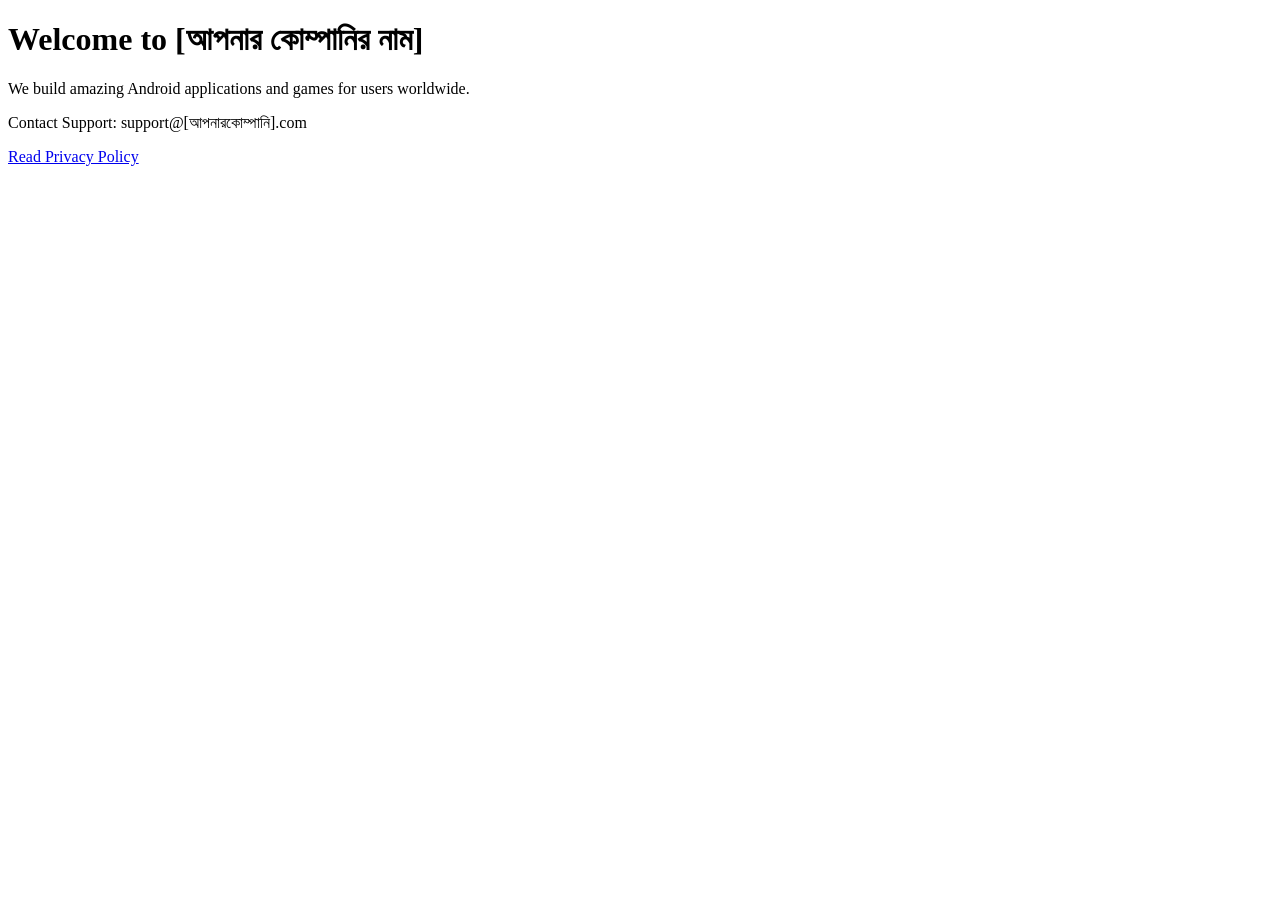
==== index.html @ 7ddfb2c5 "Add initial index.html file with basic structure" ====
<!DOCTYPE html>
<html lang="en">
<head>
    <meta charset="UTF-8">
    <meta name="viewport" content="width=device-width, initial-scale=1.0">
    <title>My App Company</title>
    <link rel="stylesheet" href="style.css">
</head>
<body>
    <div class="container">
        <h1>Welcome to [আপনার কোম্পানির নাম]</h1>
        <p>We build amazing Android applications and games for users worldwide.</p>
        <p>Contact Support: support@[আপনারকোম্পানি].com</p>
        <a href="privacy-policy.html" class="btn">Read Privacy Policy</a>
    </div>
</body>
</html>
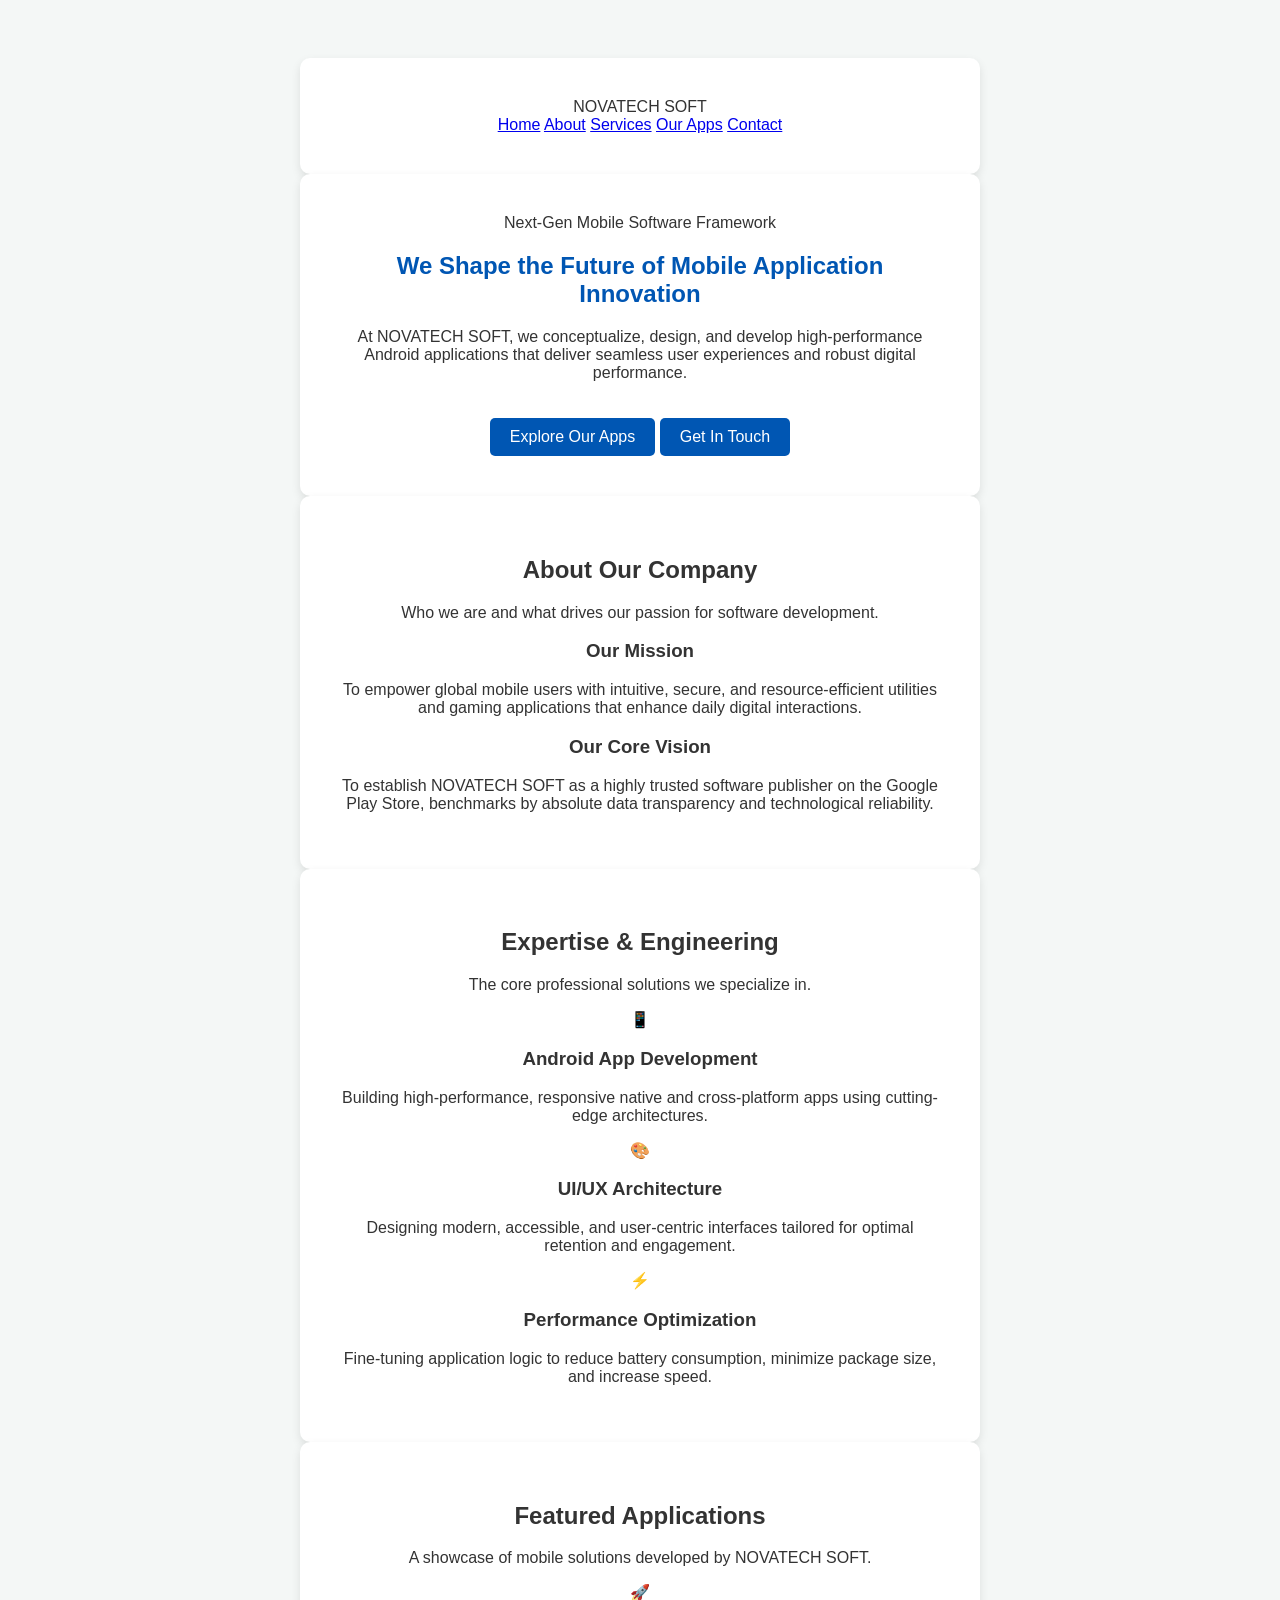
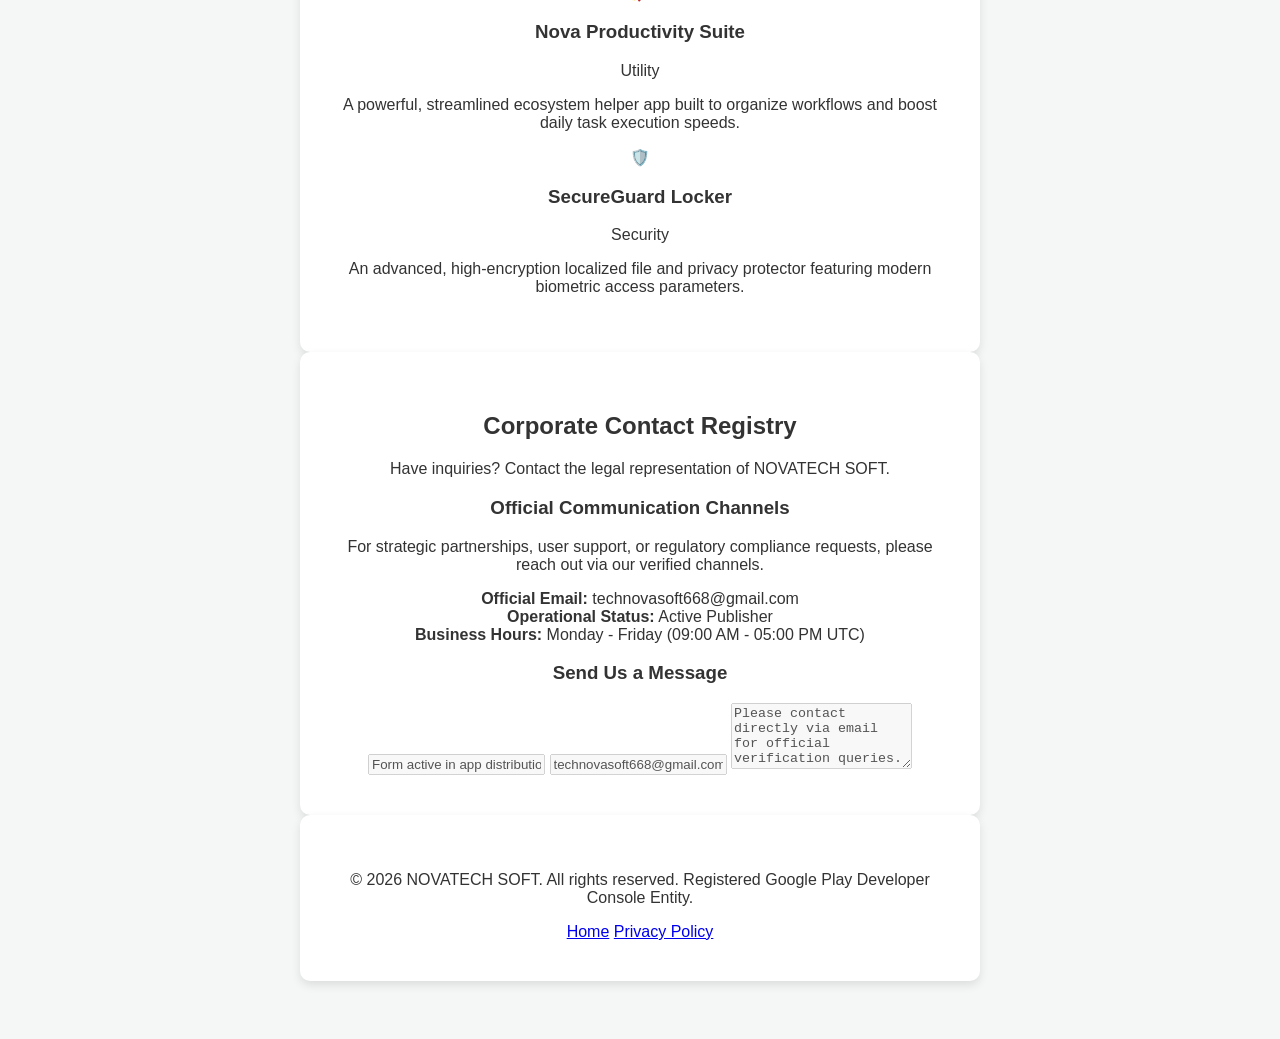
==== commit fc06064f: "Revamp index.html with new layout and content Updated the title and added a navigation header, hero " ====
--- a/index.html
+++ b/index.html
@@ -3,15 +3,148 @@
 <head>
     <meta charset="UTF-8">
     <meta name="viewport" content="width=device-width, initial-scale=1.0">
-    <title>My App Company</title>
+    <title>NOVATECH SOFT | Innovating Digital Solutions</title>
+    <!-- Google Fonts for Premium Typography -->
+    <link rel="preconnect" href="https://fonts.googleapis.com">
+    <link rel="preconnect" href="https://fonts.gstatic.com" crossorigin>
+    <link href="https://fonts.googleapis.com/css2?family=Inter:wght@300;400;500;600;700&display=swap" rel="stylesheet">
     <link rel="stylesheet" href="style.css">
 </head>
 <body>
-    <div class="container">
-        <h1>Welcome to [আপনার কোম্পানির নাম]</h1>
-        <p>We build amazing Android applications and games for users worldwide.</p>
-        <p>Contact Support: support@[আপনারকোম্পানি].com</p>
-        <a href="privacy-policy.html" class="btn">Read Privacy Policy</a>
-    </div>
+
+    <!-- Header & Navigation -->
+    <header>
+        <div class="navbar container">
+            <div class="logo">NOVATECH <span>SOFT</span></div>
+            <nav>
+                <a href="#home">Home</a>
+                <a href="#about">About</a>
+                <a href="#services">Services</a>
+                <a href="#apps">Our Apps</a>
+                <a href="#contact">Contact</a>
+            </nav>
+        </div>
+    </header>
+
+    <!-- Hero Section -->
+    <section id="home" class="hero">
+        <div class="hero-content container">
+            <span class="badge">Next-Gen Mobile Software Framework</span>
+            <h1>We Shape the Future of Mobile Application Innovation</h1>
+            <p>At NOVATECH SOFT, we conceptualize, design, and develop high-performance Android applications that deliver seamless user experiences and robust digital performance.</p>
+            <div class="hero-cta">
+                <a href="#apps" class="btn btn-primary">Explore Our Apps</a>
+                <a href="#contact" class="btn btn-secondary">Get In Touch</a>
+            </div>
+        </div>
+    </section>
+
+    <!-- About Company Section -->
+    <section id="about" class="about-section container">
+        <div class="section-title">
+            <h2>About Our Company</h2>
+            <p>Who we are and what drives our passion for software development.</p>
+        </div>
+        <div class="about-grid">
+            <div class="about-card">
+                <h3>Our Mission</h3>
+                <p>To empower global mobile users with intuitive, secure, and resource-efficient utilities and gaming applications that enhance daily digital interactions.</p>
+            </div>
+            <div class="about-card">
+                <h3>Our Core Vision</h3>
+                <p>To establish NOVATECH SOFT as a highly trusted software publisher on the Google Play Store, benchmarks by absolute data transparency and technological reliability.</p>
+            </div>
+        </div>
+    </section>
+
+    <!-- Services Section -->
+    <section id="services" class="services-section">
+        <div class="container">
+            <div class="section-title">
+                <h2>Expertise & Engineering</h2>
+                <p>The core professional solutions we specialize in.</p>
+            </div>
+            <div class="services-grid">
+                <div class="service-box">
+                    <div class="icon">📱</div>
+                    <h3>Android App Development</h3>
+                    <p>Building high-performance, responsive native and cross-platform apps using cutting-edge architectures.</p>
+                </div>
+                <div class="service-box">
+                    <div class="icon">🎨</div>
+                    <h3>UI/UX Architecture</h3>
+                    <p>Designing modern, accessible, and user-centric interfaces tailored for optimal retention and engagement.</p>
+                </div>
+                <div class="service-box">
+                    <div class="icon">⚡</div>
+                    <h3>Performance Optimization</h3>
+                    <p>Fine-tuning application logic to reduce battery consumption, minimize package size, and increase speed.</p>
+                </div>
+            </div>
+        </div>
+    </section>
+
+    <!-- Portfolio / Featured Apps Section -->
+    <section id="apps" class="apps-section container">
+        <div class="section-title">
+            <h2>Featured Applications</h2>
+            <p>A showcase of mobile solutions developed by NOVATECH SOFT.</p>
+        </div>
+        <div class="apps-grid">
+            <div class="app-card">
+                <div class="app-icon">🚀</div>
+                <h3>Nova Productivity Suite</h3>
+                <span class="app-tag">Utility</span>
+                <p>A powerful, streamlined ecosystem helper app built to organize workflows and boost daily task execution speeds.</p>
+            </div>
+            <div class="app-card">
+                <div class="app-icon">🛡️</div>
+                <h3>SecureGuard Locker</h3>
+                <span class="app-tag">Security</span>
+                <p>An advanced, high-encryption localized file and privacy protector featuring modern biometric access parameters.</p>
+            </div>
+        </div>
+    </section>
+
+    <!-- Contact & Publisher Verification Info -->
+    <section id="contact" class="contact-section container">
+        <div class="section-title">
+            <h2>Corporate Contact Registry</h2>
+            <p>Have inquiries? Contact the legal representation of NOVATECH SOFT.</p>
+        </div>
+        <div class="contact-wrapper">
+            <div class="contact-info">
+                <h3>Official Communication Channels</h3>
+                <p>For strategic partnerships, user support, or regulatory compliance requests, please reach out via our verified channels.</p>
+                <div class="info-item">
+                    <strong>Official Email:</strong> technovasoft668@gmail.com
+                </div>
+                <div class="info-item">
+                    <strong>Operational Status:</strong> Active Publisher
+                </div>
+                <div class="info-item">
+                    <strong>Business Hours:</strong> Monday - Friday (09:00 AM - 05:00 PM UTC)
+                </div>
+            </div>
+            <div class="contact-form-mock">
+                <h3>Send Us a Message</h3>
+                <input type="text" placeholder="Your Name" class="form-input" disabled value="Form active in app distribution">
+                <input type="email" placeholder="Your Email" class="form-input" disabled value="technovasoft668@gmail.com">
+                <textarea class="form-input" rows="4" disabled>Please contact directly via email for official verification queries.</textarea>
+            </div>
+        </div>
+    </section>
+
+    <!-- Footer -->
+    <footer>
+        <div class="footer-content container">
+            <p>&copy; 2026 NOVATECH SOFT. All rights reserved. Registered Google Play Developer Console Entity.</p>
+            <div class="footer-links">
+                <a href="index.html">Home</a>
+                <a href="privacy-policy.html">Privacy Policy</a>
+            </div>
+        </div>
+    </footer>
+
 </body>
 </html>
--- a/style.css
+++ b/style.css
@@ -0,0 +1,26 @@
+body {
+    font-family: Arial, sans-serif;
+    background-color: #f4f7f6;
+    color: #333;
+    text-align: center;
+    padding: 50px;
+}
+.container {
+    background: white;
+    padding: 40px;
+    border-radius: 10px;
+    box-shadow: 0px 4px 10px rgba(0,0,0,0.1);
+    max-width: 600px;
+    margin: auto;
+}
+h1 { color: #0056b3; }
+.btn {
+    display: inline-block;
+    margin-top: 20px;
+    padding: 10px 20px;
+    background-color: #0056b3;
+    color: white;
+    text-decoration: none;
+    border-radius: 5px;
+}
+.btn:hover { background-color: #004494; }
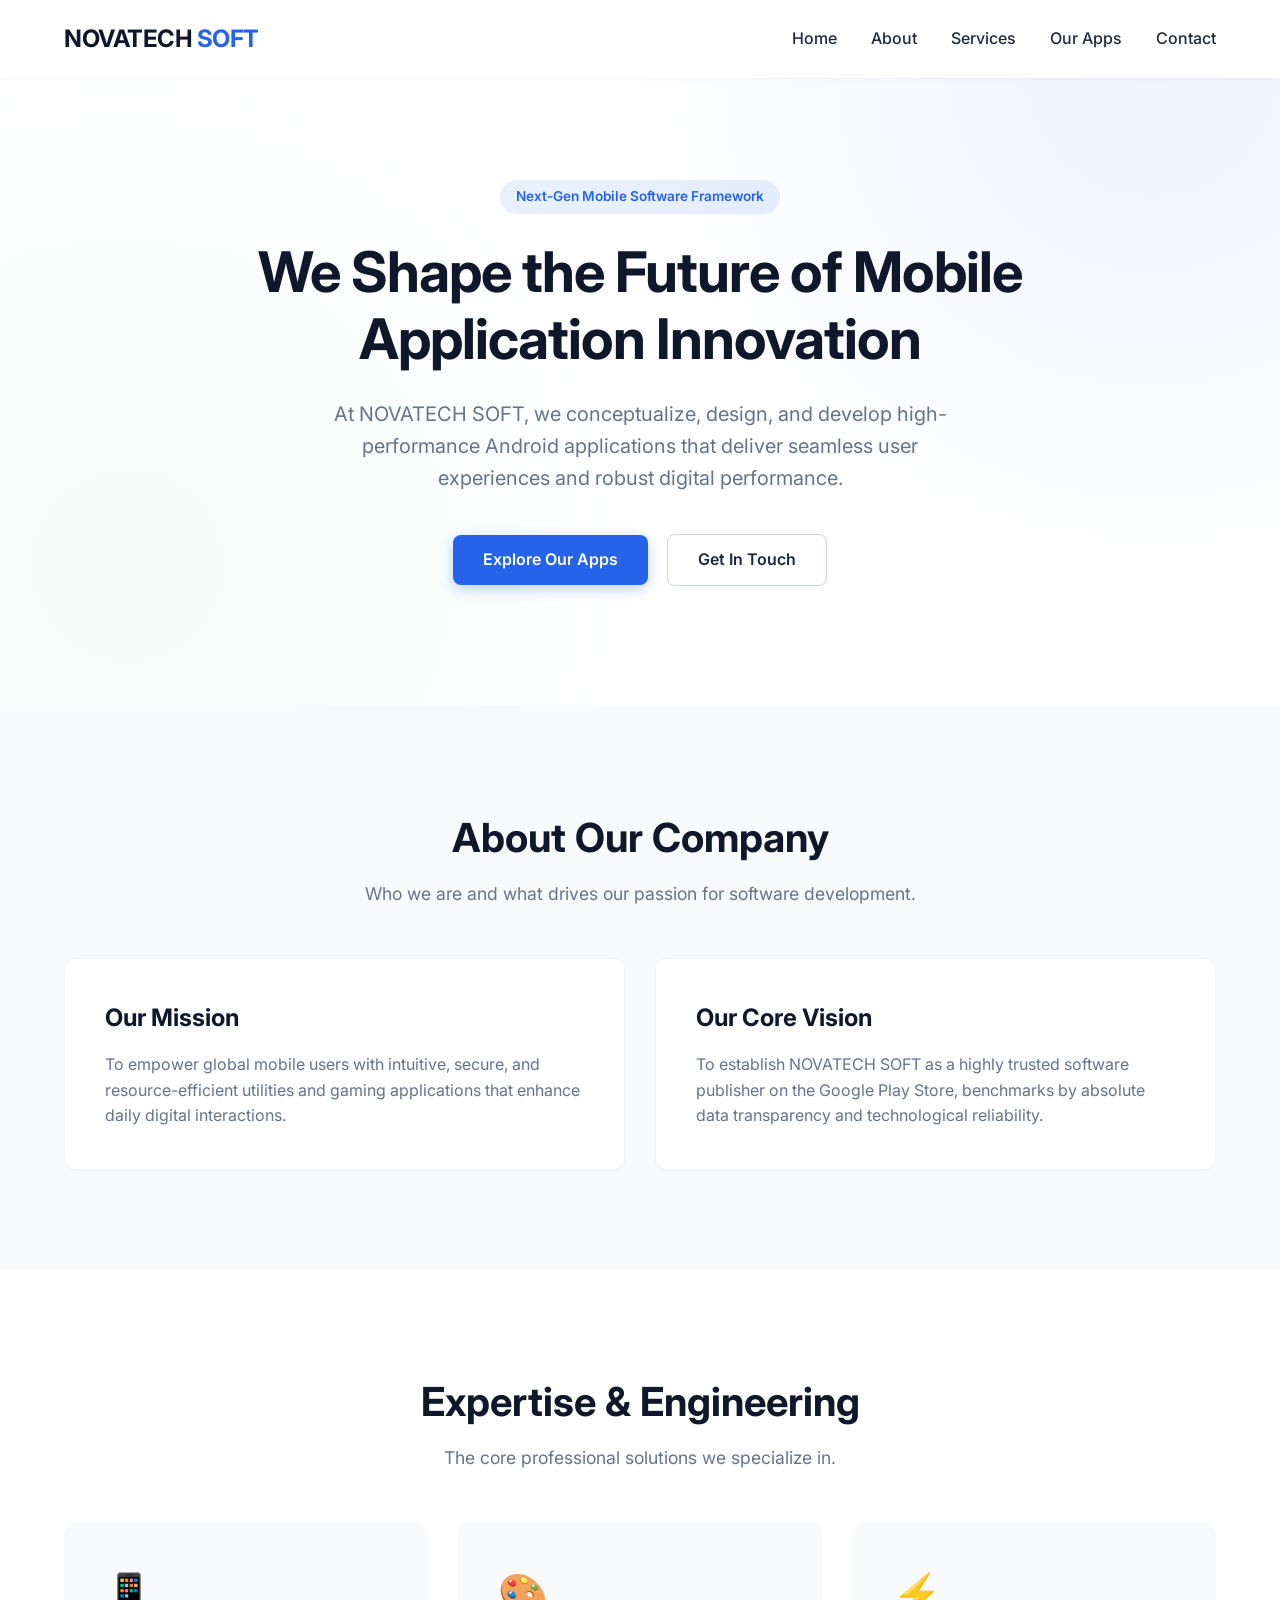
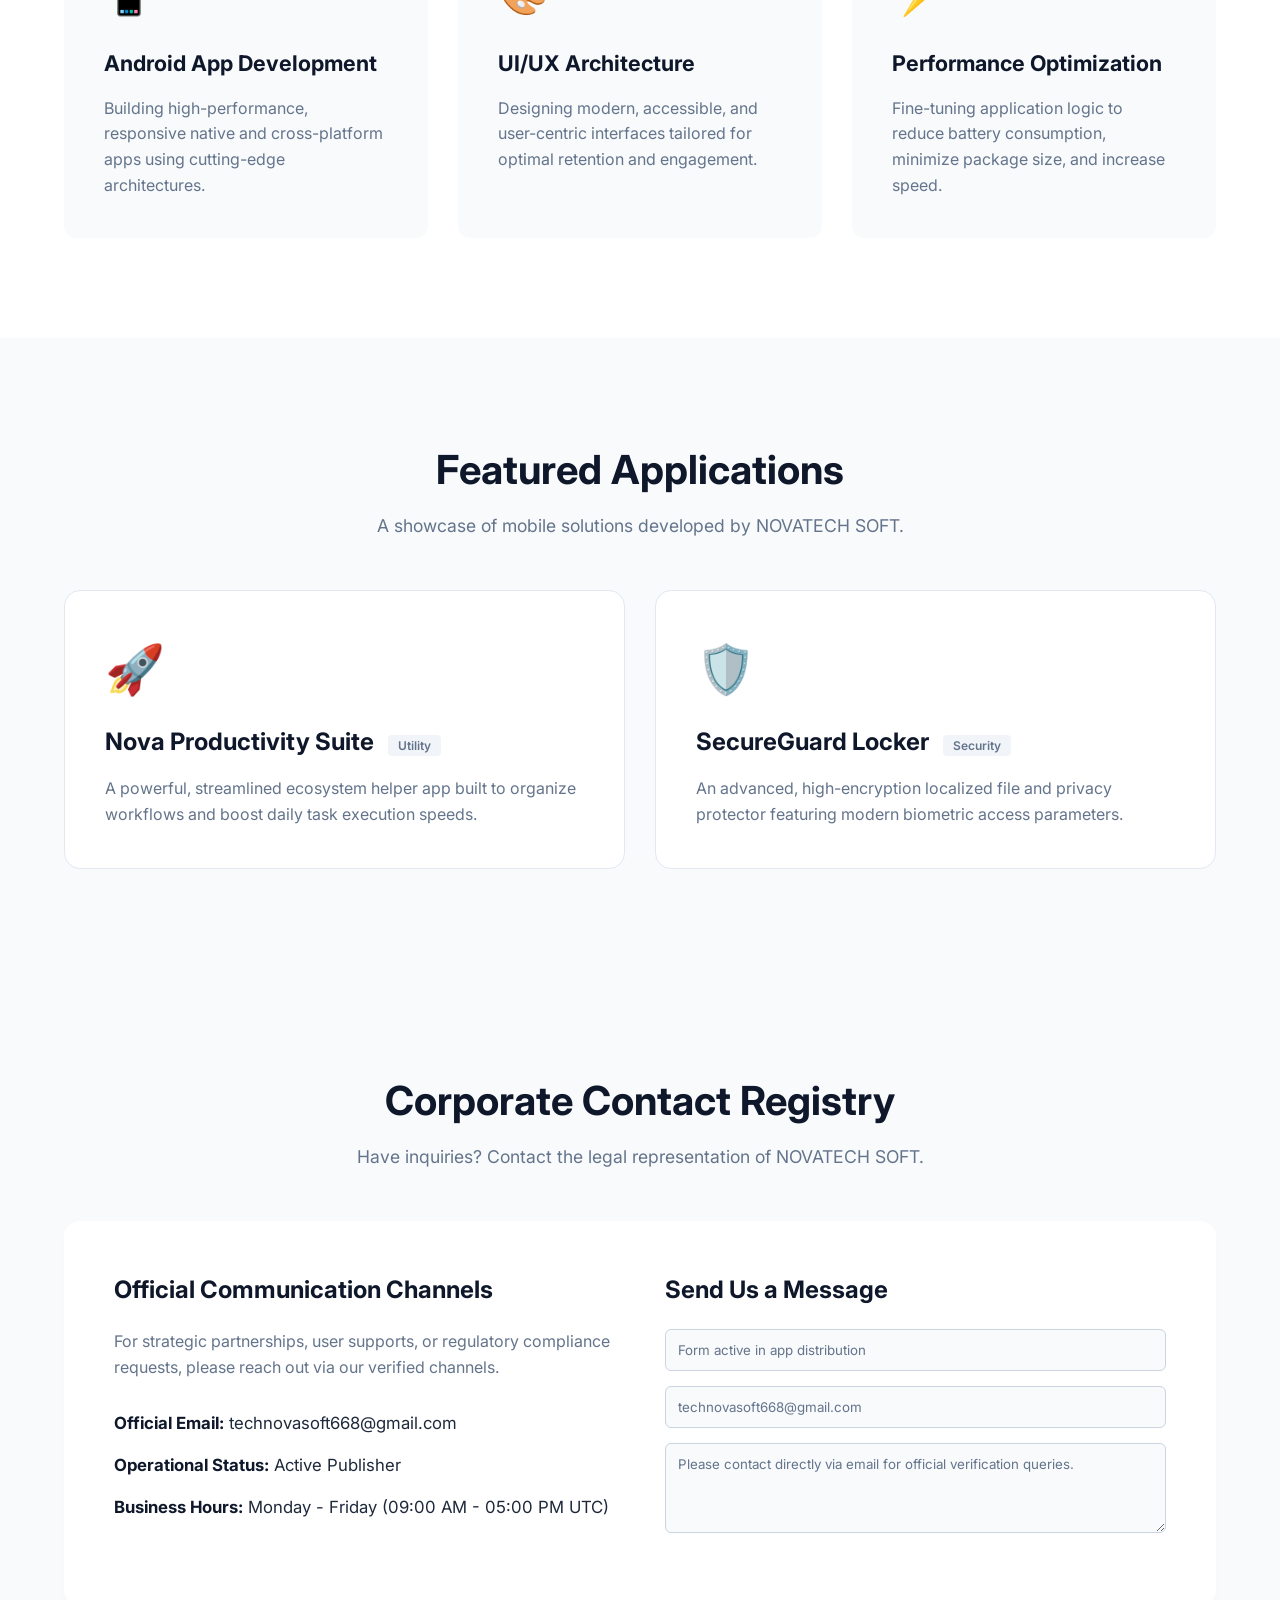
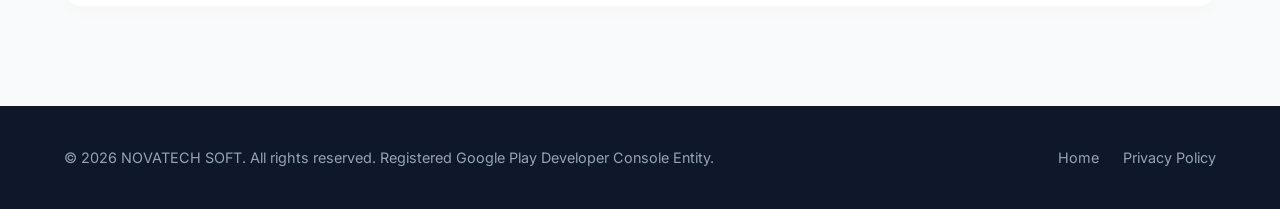
==== commit 841e1903: "Fix typo in contact information paragraph" ====
--- a/index.html
+++ b/index.html
@@ -115,7 +115,7 @@
         <div class="contact-wrapper">
             <div class="contact-info">
                 <h3>Official Communication Channels</h3>
-                <p>For strategic partnerships, user support, or regulatory compliance requests, please reach out via our verified channels.</p>
+                <p>For strategic partnerships, user supports, or regulatory compliance requests, please reach out via our verified channels.</p>
                 <div class="info-item">
                     <strong>Official Email:</strong> technovasoft668@gmail.com
                 </div>
--- a/style.css
+++ b/style.css
@@ -1,26 +1,370 @@
+/* Custom CSS Variables for Ultra-Modern Palette */
+:root {
+    --primary-color: #2563eb;
+    --primary-hover: #1d4ed8;
+    --dark-bg: #0f172a;
+    --light-bg: #f8fafc;
+    --card-bg: #ffffff;
+    --text-main: #1e293b;
+    --text-muted: #64748b;
+    --accent-glow: rgba(37, 99, 235, 0.1);
+}
+
+/* Reset and Global Styles */
+* {
+    margin: 0;
+    padding: 0;
+    box-sizing: border-box;
+}
+
+html {
+    scroll-behavior: smooth;
+}
+
 body {
-    font-family: Arial, sans-serif;
-    background-color: #f4f7f6;
-    color: #333;
+    font-family: 'Inter', sans-serif;
+    color: var(--text-main);
+    background-color: var(--light-bg);
+    line-height: 1.6;
+}
+
+.container {
+    width: 90%;
+    max-width: 1200px;
+    margin: 0 auto;
+}
+
+/* Section Common Title */
+.section-title {
     text-align: center;
-    padding: 50px;
-}
-.container {
-    background: white;
-    padding: 40px;
-    border-radius: 10px;
-    box-shadow: 0px 4px 10px rgba(0,0,0,0.1);
-    max-width: 600px;
-    margin: auto;
-}
-h1 { color: #0056b3; }
+    margin-bottom: 50px;
+}
+
+.section-title h2 {
+    font-size: 2.5rem;
+    color: var(--dark-bg);
+    font-weight: 700;
+    margin-bottom: 10px;
+}
+
+.section-title p {
+    color: var(--text-muted);
+    font-size: 1.1rem;
+}
+
+/* Header & Navbar Styles */
+header {
+    background-color: rgba(255, 255, 255, 0.95);
+    backdrop-filter: blur(10px);
+    position: fixed;
+    width: 100%;
+    top: 0;
+    z-index: 1000;
+    box-shadow: 0 1px 3px rgba(0,0,0,0.05);
+}
+
+.navbar {
+    display: flex;
+    justify-content: space-between;
+    align-items: center;
+    padding: 20px 0;
+}
+
+.logo {
+    font-size: 1.5rem;
+    font-weight: 700;
+    color: var(--dark-bg);
+    letter-spacing: -0.5px;
+}
+
+.logo span {
+    color: var(--primary-color);
+}
+
+nav a {
+    text-decoration: none;
+    color: var(--text-main);
+    font-weight: 500;
+    margin-left: 30px;
+    transition: color 0.3s ease;
+}
+
+nav a:hover {
+    color: var(--primary-color);
+}
+
+/* Hero Section Styles */
+.hero {
+    background: radial-gradient(circle at 90% 10%, rgba(37, 99, 235, 0.08), transparent 40%),
+                radial-gradient(circle at 10% 80%, rgba(16, 185, 129, 0.05), transparent 40%);
+    background-color: #ffffff;
+    padding: 180px 0 120px 0;
+    text-align: center;
+}
+
+.badge {
+    background-color: var(--accent-glow);
+    color: var(--primary-color);
+    padding: 6px 16px;
+    border-radius: 50px;
+    font-size: 0.85rem;
+    font-weight: 600;
+    display: inline-block;
+    margin-bottom: 25px;
+}
+
+.hero h1 {
+    font-size: 3.5rem;
+    font-weight: 700;
+    color: var(--dark-bg);
+    line-height: 1.2;
+    max-width: 800px;
+    margin: 0 auto 25px auto;
+    letter-spacing: -1px;
+}
+
+.hero p {
+    font-size: 1.25rem;
+    color: var(--text-muted);
+    max-width: 650px;
+    margin: 0 auto 40px auto;
+}
+
+/* Interactive Buttons */
 .btn {
     display: inline-block;
-    margin-top: 20px;
-    padding: 10px 20px;
-    background-color: #0056b3;
-    color: white;
+    padding: 12px 30px;
+    font-weight: 600;
+    border-radius: 8px;
     text-decoration: none;
-    border-radius: 5px;
-}
-.btn:hover { background-color: #004494; }
+    transition: all 0.3s ease;
+}
+
+.btn-primary {
+    background-color: var(--primary-color);
+    color: #ffffff;
+    box-shadow: 0 4px 14px rgba(37, 99, 235, 0.3);
+}
+
+.btn-primary:hover {
+    background-color: var(--primary-hover);
+    transform: translateY(-2px);
+}
+
+.btn-secondary {
+    background-color: transparent;
+    color: var(--text-main);
+    border: 1px solid #cbd5e1;
+    margin-left: 15px;
+}
+
+.btn-secondary:hover {
+    background-color: #f1f5f9;
+    transform: translateY(-2px);
+}
+
+/* About Grid Section */
+.about-section {
+    padding: 100px 0;
+}
+
+.about-grid {
+    display: grid;
+    grid-template-columns: repeat(auto-fit, minmax(300px, 1fr));
+    gap: 30px;
+}
+
+.about-card {
+    background-color: var(--card-bg);
+    padding: 40px;
+    border-radius: 12px;
+    box-shadow: 0 4px 6px -1px rgba(0,0,0,0.02), 0 2px 4px -1px rgba(0,0,0,0.01);
+    border: 1px solid #f1f5f9;
+}
+
+.about-card h3 {
+    font-size: 1.5rem;
+    color: var(--dark-bg);
+    margin-bottom: 15px;
+}
+
+.about-card p {
+    color: var(--text-muted);
+}
+
+/* Services Section Grid */
+.services-section {
+    background-color: #ffffff;
+    padding: 100px 0;
+}
+
+.services-grid {
+    display: grid;
+    grid-template-columns: repeat(auto-fit, minmax(300px, 1fr));
+    gap: 30px;
+}
+
+.service-box {
+    padding: 40px;
+    border-radius: 12px;
+    background-color: var(--light-bg);
+    transition: transform 0.3s ease;
+}
+
+.service-box:hover {
+    transform: translateY(-5px);
+}
+
+.service-box .icon {
+    font-size: 2.5rem;
+    margin-bottom: 20px;
+}
+
+.service-box h3 {
+    font-size: 1.35rem;
+    margin-bottom: 15px;
+    color: var(--dark-bg);
+}
+
+.service-box p {
+    color: var(--text-muted);
+}
+
+/* Apps Section Showcases */
+.apps-section {
+    padding: 100px 0;
+}
+
+.apps-grid {
+    display: grid;
+    grid-template-columns: repeat(auto-fit, minmax(400px, 1fr));
+    gap: 30px;
+}
+
+.app-card {
+    background-color: var(--card-bg);
+    padding: 40px;
+    border-radius: 16px;
+    border: 1px solid #e2e8f0;
+    position: relative;
+    overflow: hidden;
+}
+
+.app-icon {
+    font-size: 3rem;
+    margin-bottom: 15px;
+}
+
+.app-card h3 {
+    font-size: 1.5rem;
+    color: var(--dark-bg);
+    display: inline-block;
+    margin-right: 10px;
+}
+
+.app-tag {
+    background-color: #f1f5f9;
+    color: var(--text-muted);
+    padding: 3px 10px;
+    font-size: 0.75rem;
+    font-weight: 600;
+    border-radius: 4px;
+    vertical-align: middle;
+}
+
+.app-card p {
+    color: var(--text-muted);
+    margin-top: 15px;
+}
+
+/* Contact Block Layout */
+.contact-section {
+    padding: 100px 0;
+}
+
+.contact-wrapper {
+    display: grid;
+    grid-template-columns: repeat(auto-fit, minmax(400px, 1fr));
+    gap: 50px;
+    background-color: #ffffff;
+    padding: 50px;
+    border-radius: 16px;
+    box-shadow: 0 10px 15px -3px rgba(0,0,0,0.02);
+}
+
+.contact-info h3, .contact-form-mock h3 {
+    font-size: 1.5rem;
+    color: var(--dark-bg);
+    margin-bottom: 20px;
+}
+
+.contact-info p {
+    color: var(--text-muted);
+    margin-bottom: 30px;
+}
+
+.info-item {
+    margin-bottom: 15px;
+    font-size: 1.05rem;
+}
+
+.info-item strong {
+    color: var(--dark-bg);
+}
+
+.form-input {
+    width: 100%;
+    padding: 12px;
+    margin-bottom: 15px;
+    border: 1px solid #cbd5e1;
+    border-radius: 6px;
+    background-color: var(--light-bg);
+    color: var(--text-muted);
+    font-family: inherit;
+}
+
+/* Footer Section */
+footer {
+    background-color: var(--dark-bg);
+    color: #94a3b8;
+    padding: 40px 0;
+    font-size: 0.9rem;
+}
+
+.footer-content {
+    display: flex;
+    justify-content: space-between;
+    align-items: center;
+    flex-wrap: wrap;
+    gap: 20px;
+}
+
+.footer-links a {
+    color: #94a3b8;
+    text-decoration: none;
+    margin-left: 20px;
+}
+
+.footer-links a:hover {
+    color: #ffffff;
+}
+
+/* Ultra Responsive Design Breakpoints */
+@media (max-width: 768px) {
+    .navbar {
+        flex-direction: column;
+        gap: 15px;
+    }
+    nav a {
+        margin: 0 10px;
+    }
+    .hero h1 {
+        font-size: 2.3rem;
+    }
+    .apps-grid, .contact-wrapper {
+        grid-template-columns: 1fr;
+    }
+    .contact-wrapper {
+        padding: 25px;
+    }
+}
